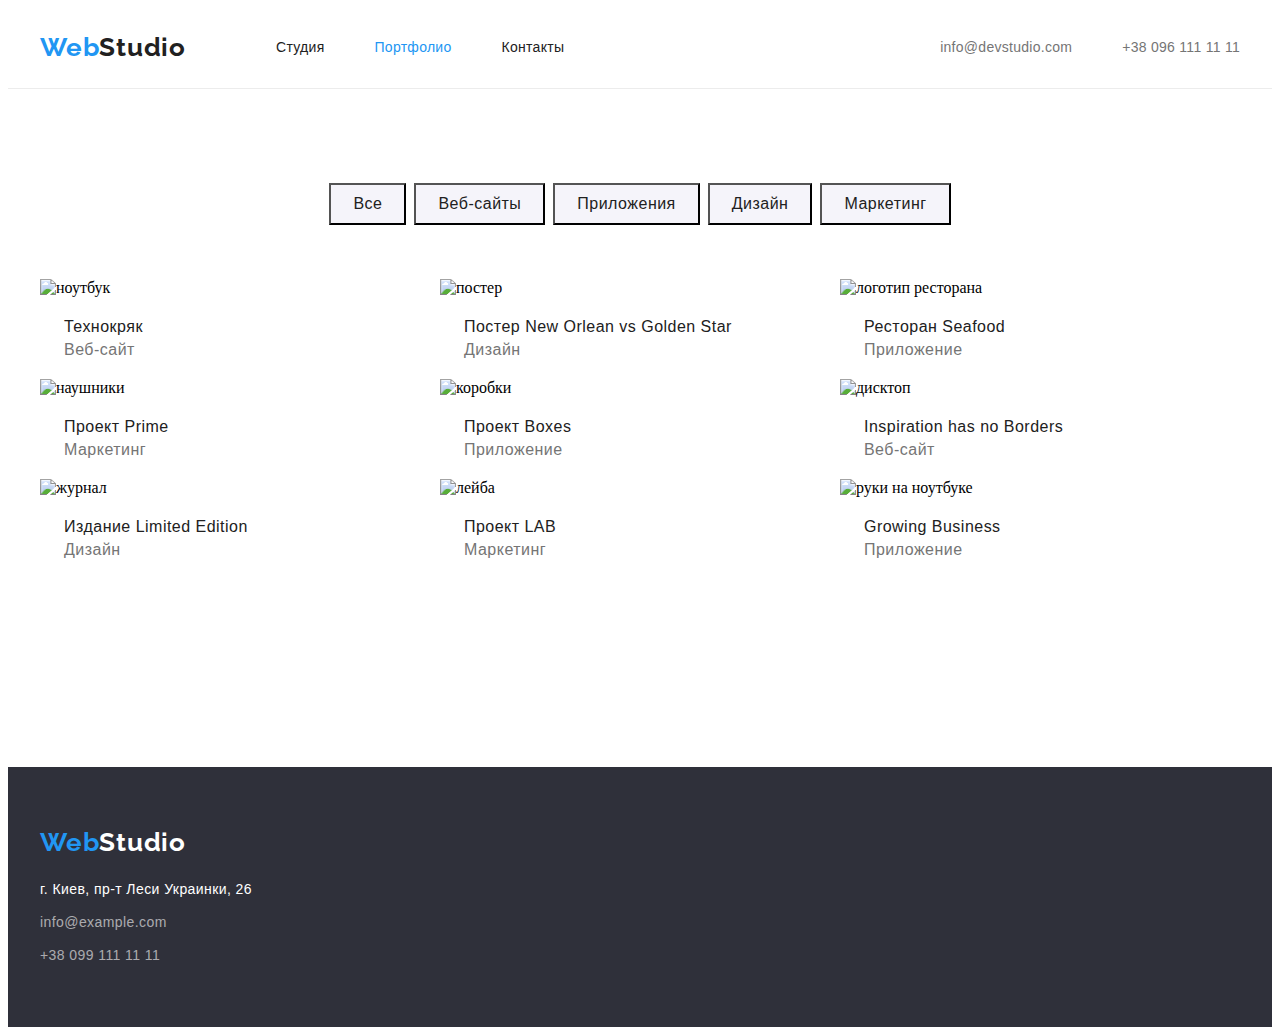
==== portfolio.html @ bdd69cc0 "nn" ====
<!DOCTYPE html>
<html lang="en">

<head>
    <meta charset="UTF-8">
    <meta http-equiv="X-UA-Compatible" content="IE=edge">
    <meta name="viewport" content="width=device-width, initial-scale=1.0">
    <title>Portfolio</title>
    <link rel="preconnect" href="https://fonts.gstatic.com" />
    <link
        href="https://fonts.googleapis.com/css2?family=Raleway:wght@700&family=Roboto+Slab:wght@400;500;700;900&display=swap"
        rel="stylesheet" />
    <link href="https://cdn.jsdelivr.net/npm/modern-normalize@1.0.0/modern-normalize.css" />
    <link rel="stylesheet" href="./css/styles.css" />
</head>

<body>
    <header class="header">
        <div class="conteiner">
            <nav class="navigetion">
                <a class="logo link" href="">Web<span class="logo-light-theme">Studio</span></a>
                <ul class="navigetion-list list">
                    <li class="navigetion-item">
                        <a class="navigetion-link link" href="./index.html">Студия</a>
                    </li>
                    <li class="navigetion-item">
                        <a class="navigetion-link link active" href="./portfolio.html">Портфолио</a>
                    </li>
                    <li class="navigetion-item">
                        <a class="navigetion-link link" href="">Контакты</a>
                    </li>
                </ul>
            </nav>
            <ul class="contacts list">
                <li class="contacts-item">
                    <a class="nav-adr-link link addressnorm" href="mailto:info@devstudio.com">info@devstudio.com</a>
                </li>
                <li class="contacts-item">
                    <a class="nav-adr-link link" href="tel:+380961111111">+38 096 111 11 11</a>
                </li>
            </ul>
        </div>
    </header>
    <main>
        <section class="resource">
            <div class="conteiner">
                <h1 class="visually-hidden">ссылки на ресурсы</h1>
                <ul class="resource-list list">
                    <li class="resource-list-item">
                        <button class="model-btn-p" type="button">Все</button>
                    </li>
                    <li class="resource-list-item">
                        <button class="model-btn-p" type="button">Веб-сайты</button>
                    </li>
                    <li class="resource-list-item">
                        <button class="model-btn-p" type="button">Приложения</button>
                    </li>
                    <li class="resource-list-item">
                        <button class="model-btn-p" type="button">Дизайн</button>
                    </li>
                    <li class="resource-list-item">
                        <button class="model-btn-p" type="button">Маркетинг</button>
                    </li>
                </ul>


                <!--  презентацыя  -->
                <h2 class="visually-hidden">ссылки на проэкты</h2>

                <ul class="projekt-list list">
                    <li class="projekt-list-item">
                        <a>
                            <img src="./img.dz1/portfolio/img(1).png" alt="ноутбук">
                            <div class="projekt-section-conteiner">
                                <h3 class="team-name-projekt">Технокряк</h3>
                                <p class="team-prof-projekt">Веб-сайт</p>
                            </div>
                        </a>
                    </li>
                    <li class="projekt-list-item">
                        <a>
                            <img src="./img.dz1/portfolio/img(2).png" alt="постер">
                            <div class="projekt-section-conteiner">
                                <h3 class="team-name-projekt">Постер New Orlean vs Golden Star</h3>
                                <p class="team-prof-projekt">Дизайн</p>
                            </div>
                        </a>
                    </li>
                    <li class="projekt-list-item">
                        <a>
                            <img src="./img.dz1/portfolio/img(3).png" alt="логотип ресторана">
                            <div class="projekt-section-conteiner">
                                <h3 class="team-name-projekt">Ресторан Seafood</h3>
                                <p class="team-prof-projekt">Приложение</p>
                            </div>
                        </a>
                    </li>
                    <li class="projekt-list-item">
                        <a>
                            <img src="./img.dz1/portfolio/img(4).png" alt="наушники">
                            <div class="projekt-section-conteiner">
                                <h3 class="team-name-projekt">Проект Prime</h3>
                                <p class="team-prof-projekt">Маркетинг</p>
                            </div>
                        </a>
                    </li>
                    <li class="projekt-list-item">
                        <a>
                            <img src="./img.dz1/portfolio/img(5).png" alt="коробки">
                            <div class="projekt-section-conteiner">
                                <h3 class="team-name-projekt">Проект Boxes</h3>
                                <p class="team-prof-projekt">Приложение</p>
                            </div>
                        </a>
                    </li>
                    <li class="projekt-list-item">
                        <a>
                            <img src="./img.dz1/portfolio/img(6).png" alt="дисктоп">
                            <div class="projekt-section-conteiner">
                                <h3 class="team-name-projekt">Inspiration has no Borders</h3>
                                <p class="team-prof-projekt">Веб-сайт</p>
                            </div>
                        </a>
                    </li>
                    <li class="projekt-list-item">
                        <a>
                            <img src="./img.dz1/portfolio/img(7).png" alt="журнал">
                            <div class="projekt-section-conteiner">
                                <h3 class="team-name-projekt">Издание Limited Edition</h3>
                                <p class="team-prof-projekt">Дизайн</p>
                            </div>
                        </a>
                    </li>
                    <li class="projekt-list-item">
                        <a>
                            <img src="./img.dz1/portfolio/img(8).png" alt="лейба">
                            <div class="projekt-section-conteiner">
                                <h3 class="team-name-projekt">Проект LAB</h3>
                                <p class="team-prof-projekt">Маркетинг</p>
                            </div>
                        </a>
                    </li>
                    <li class="projekt-list-item">
                        <a>
                            <img src="./img.dz1/portfolio/img(9).png" alt="руки на ноутбуке">
                            <div class="projekt-section-conteiner">
                                <h3 class="team-name-projekt">Growing Business</h3>
                                <p class="team-prof-projekt">Приложение</p>
                            </div>
                        </a>
                    </li>
                </ul>
            </div>
        </section>
    </main>
    <footer class="footer">
        <div class="conteiner">
            <a class="logo-footer link" href="" lang="en">Web<span class="logo-dark-theme">Studio</span></a>
            <address>
                <ul class="list">
                    <li class="address-element">
                        <a class="ftr-adr-link addressnorm link" href="https://goo.gl/maps/sBFthERPN4R3y8QY7 "
                            target="_blank" rel="noopener noreferrer">г. Киев, пр-т Леси Украинки, 26</a>
                    </li>
                    <li class="address-element">
                        <a class="ftr-mail-link link" href="mailto:info@example.com">info@example.com</a>
                    </li>
                    <li class="address-element">
                        <a class="ftr-tel-link link" href="tel:+380991111111">+38 099 111 11 11</a>
                    </li>
                </ul>
            </address>
        </div>
    </footer>
</body>

</html>
---- css/styles.css ----
:root {
  --main-font: Roboto, sans-serif;
  --secondery-font: Raleway;
  --accent-color: #2196f3;
}
.body {
  font-family: var(--main-font);
  background-color: white;
}
.link {
  text-decoration: none;
}
/*.active {
  color: var(--accent-color);
}*/
.list {
  list-style: none;
  padding: 0;
  margin: 0;
}
.addressnorm {
  font-style: normal;
}
h1,
h2,
h3,
h4,
h5,
h6,
p {
  margin: 0;
}
ul,
li {
  margin: 0;
  padding: 0;
}
img {
  display: block;
}
.visually-hidden {
  position: absolute !important;
  clip: rect(1px 1px 1px 1px); /* IE6, IE7 */
  clip: rect(1px, 1px, 1px, 1px);
  padding: 0 !important;
  border: 0 !important;
  height: 1px !important;
  width: 1px !important;
  overflow: hidden;
}
.conteiner {
  width: 1200px;
  margin: 0 auto;
  padding-left: 15px;
  padding-right: 15px;
}
button {
  font-family: inherit;
}
/*=======header=======*/

.header {
  border-bottom: 1px solid #ececec;
  padding-top: 24px;
  padding-bottom: 25px;
  background: #ffffff;
}
.header .conteiner {
  display: flex;
  align-items: center;
}
.navigetion {
  display: flex;
  align-items: center;
}
.navigetion-item:not(:last-child) {
  margin-right: 50px;
}
.navigetion-list {
  display: flex;
  align-items: center;
}
.navigetion-list {
  color: var(--accent-color);
}

.navigetion-list .link.active {
  color: var(--accent-color);
}
.contacts {
  display: flex;
  align-items: center;
  margin-left: auto;
}

.contacts-item:not(:last-child) {
  margin-right: 50px;
}
.navigetion-link {
  font-family: var(--main-font);
  font-weight: 500;
  font-size: 14px;
  line-height: 1.14;
  letter-spacing: 0.02em;
  color: #212121;
}
.navigetion-link:hover,
.navigetion-link:focus {
  color: var(--accent-color);
}

.nav-adr-link {
  font-family: var(--main-font);
  font-weight: 500;
  font-size: 14px;
  line-height: 1.14;
  letter-spacing: 0.02em;
  color: #757575;
}
.nav-tel-link {
  font-family: var(--main-font);
  font-weight: 500;
  font-size: 14px;
  line-height: 1.14;
  letter-spacing: 0.02em;
  color: #757575;
}
.nav-adr-link:hover,
.nav-adr-link:focus {
  color: var(--accent-color);
}
.nav-tel-link:hover,
.nav-tel-link:focus {
  color: var(--accent-color);
}
.logo {
  font-family: var(--secondery-font);
  font-style: normal;
  font-weight: bold;
  font-size: 26px;
  line-height: 1.19;
  letter-spacing: 0.03em;
  color: var(--accent-color);
  margin-right: 90px;
}
/*======end header========*/
.logo-light-theme {
  color: #212121;
}
.logo-dark-theme {
  color: #ffffff;
}
/*======hero============*/
.hero-section {
  background-color: #2f303a;
}
.hero {
  margin: 0 auto;
  padding: 200px 15px;
}
.model-btn {
  padding: 10px 32px;
  display: flex;
  align-items: center;
  text-align: center;
  margin-bottom: 0;
  background-color: var(--accent-color);
  font-family: var(--main-font);
  color: #ffffff;
  cursor: pointer;
  margin-left: auto;
  margin-right: auto;
}

.hero-text {
  font-family: var(--main-font);
  font-weight: 900;
  font-size: 44px;
  line-height: 1.36;
  text-align: center;
  text-transform: uppercase;
  color: #ffffff;
  margin-left: auto;
  margin-right: auto;
  margin-bottom: 40px;
  max-width: 696px;
}
/*========end hero========*/

.titl {
  font-family: var(--main-font);
  font-weight: bold;
  font-size: 36px;
  line-height: 1.17;
  text-align: center;
  letter-spacing: 0.03em;
  color: #212121;
  margin-bottom: 50px;
}
/*=========занятия=========*/
.quality-section {
  padding-top: 94px;
  padding-bottom: 47px;
}
.quality-list {
  display: flex;
  align-items: center;
  margin-right: 30px;
}
.quality-list-item {
  width: 270px;
}
.quality-list-item:not(:last-child) {
  margin-right: 30px;
}
.foto-list {
  display: flex;
  align-items: center;
}
.foto-section {
  padding-top: 47px;
  padding-bottom: 94px;
}
.foto-list-item {
  width: 370px;
}
.foto-list-item:not(:last-child) {
  margin-right: 30px;
}
.quality {
  font-family: var(--main-font);
  font-weight: bold;
  font-size: 14px;
  line-height: 1.14;
  letter-spacing: 0.03em;
  text-transform: uppercase;
  color: #212121;
  margin-bottom: 10px;
}
.quality-text {
  font-family: var(--main-font);
  font-weight: normal;
  font-size: 14px;
  line-height: 1.71;
  letter-spacing: 0.03em;
  color: #757575;
}
/*==========end quality========*/
/*=========team============*/
.team-section {
  background-color: #f5f4fa;
  padding-top: 94px;
  padding-bottom: 100px;
}
.team-list {
  display: flex;
  align-items: center;
  text-align: center;
  margin-top: 44px;
  margin-right: 30px;
}
.team-list-item {
  width: 285px;
  background-color: #ffffff;
  box-shadow: 0px 1px 3px rgba(0, 0, 0, 0.12), 0px 1px 1px rgba(0, 0, 0, 0.14),
    0px 2px 1px rgba(0, 0, 0, 0.2);
}
.team-list-item:not(:last-child) {
  margin-right: 30px;
}
.team-section-prof {
  padding: 20px 24px;
}
.team-name {
  font-family: var(--main-font);
  font-weight: 500;
  font-size: 16px;
  line-height: 1.19;
  text-align: center;
  letter-spacing: 0.03em;
  color: #212121;
  margin-bottom: 10px;
}
.team-prof {
  font-family: var(--main-font);
  font-weight: normal;
  font-size: 16px;
  line-height: 1.19;
  text-align: center;
  letter-spacing: 0.03em;
  color: #757575;
}
/*==========endteam========*/
/*=========footer=========*/
.footer {
  background: #2f303a;
  padding-top: 60px;
  padding-bottom: 60px;
}
.footer .conteiner {
  display: flex;
  flex-direction: column;
}
.logo-footer {
  font-family: var(--secondery-font);
  font-style: normal;
  font-weight: bold;
  font-size: 26px;
  line-height: 1.19;
  letter-spacing: 0.03em;
  color: var(--accent-color);
  margin-bottom: 20px;
}
.ftr-adr-link {
  font-family: var(--main-font);
  font-weight: normal;
  font-size: 14px;
  line-height: 1.71;
  letter-spacing: 0.03em;
  color: #ffffff;
}
.ftr-mail-link {
  font-family: var(--main-font);
  font-weight: normal;
  font-size: 14px;
  line-height: 1.71;
  letter-spacing: 0.03em;
  color: rgba(255, 255, 255, 0.6);
}
.ftr-tel-link {
  font-family: var(--main-font);
  font-weight: normal;
  font-size: 14px;
  line-height: 1.71;
  letter-spacing: 0.03em;
  color: rgba(255, 255, 255, 0.6);
}
/*=========endfooter==========*/
/*========portfolio==========*/
.resource {
  padding-top: 94px;
  padding-bottom: 94px;
}
.resource-list {
  display: flex;
  justify-content: center;
  margin-bottom: 54px;
}
.resource-list-item > {
  margin-right: 8px;
}
.resource-list-item:not(:last-child) {
  margin-right: 8px;
}
.model-btn-p {
  font-family: var(--main-font);
  font-style: normal;
  font-weight: 500;
  font-size: 16px;
  line-height: 1.6;
  text-align: center;
  letter-spacing: 0.03em;
  color: #212121;
  padding: 6px 22px;
  background-color: #f5f4fa;
}
.model-btn-p:hover,
.model-btn-p:focus {
  background-color: var(--accent-color);
  color: #ffffff;
}
.team-name-projekt {
  font-family: var(--main-font);
  font-weight: 500;
  font-size: 16px;
  line-height: 1.19;
  letter-spacing: 0.03em;
  color: #212121;
  margin-bottom: 4px;
}
.team-prof-projekt {
  font-family: var(--main-font);
  font-weight: normal;
  font-size: 16px;
  line-height: 1.19;
  letter-spacing: 0.03em;
  color: #757575;
}
.projekt-list {
  display: flex;
  flex-wrap: wrap;
  padding-bottom: 94px;
}
.projekt-list-item {
  width: calc(100% / 3 - 30px);
  margin-right: 30px;
}
.projekt-list-item:nth-child(3n) {
  margin-right: 0;
}
.projekt-list-item:nth-last-child(-n + 3) {
  margin-bottom: 0;
}
.projekt-section-conteiner {
  padding: 20px 24px;
}
.address-element {
  font-style: normal;
}
.address {
  display: block;
}
.address-element:not(:last-child) {
  padding-bottom: 9px;
}

/*===========endportfolio======*/
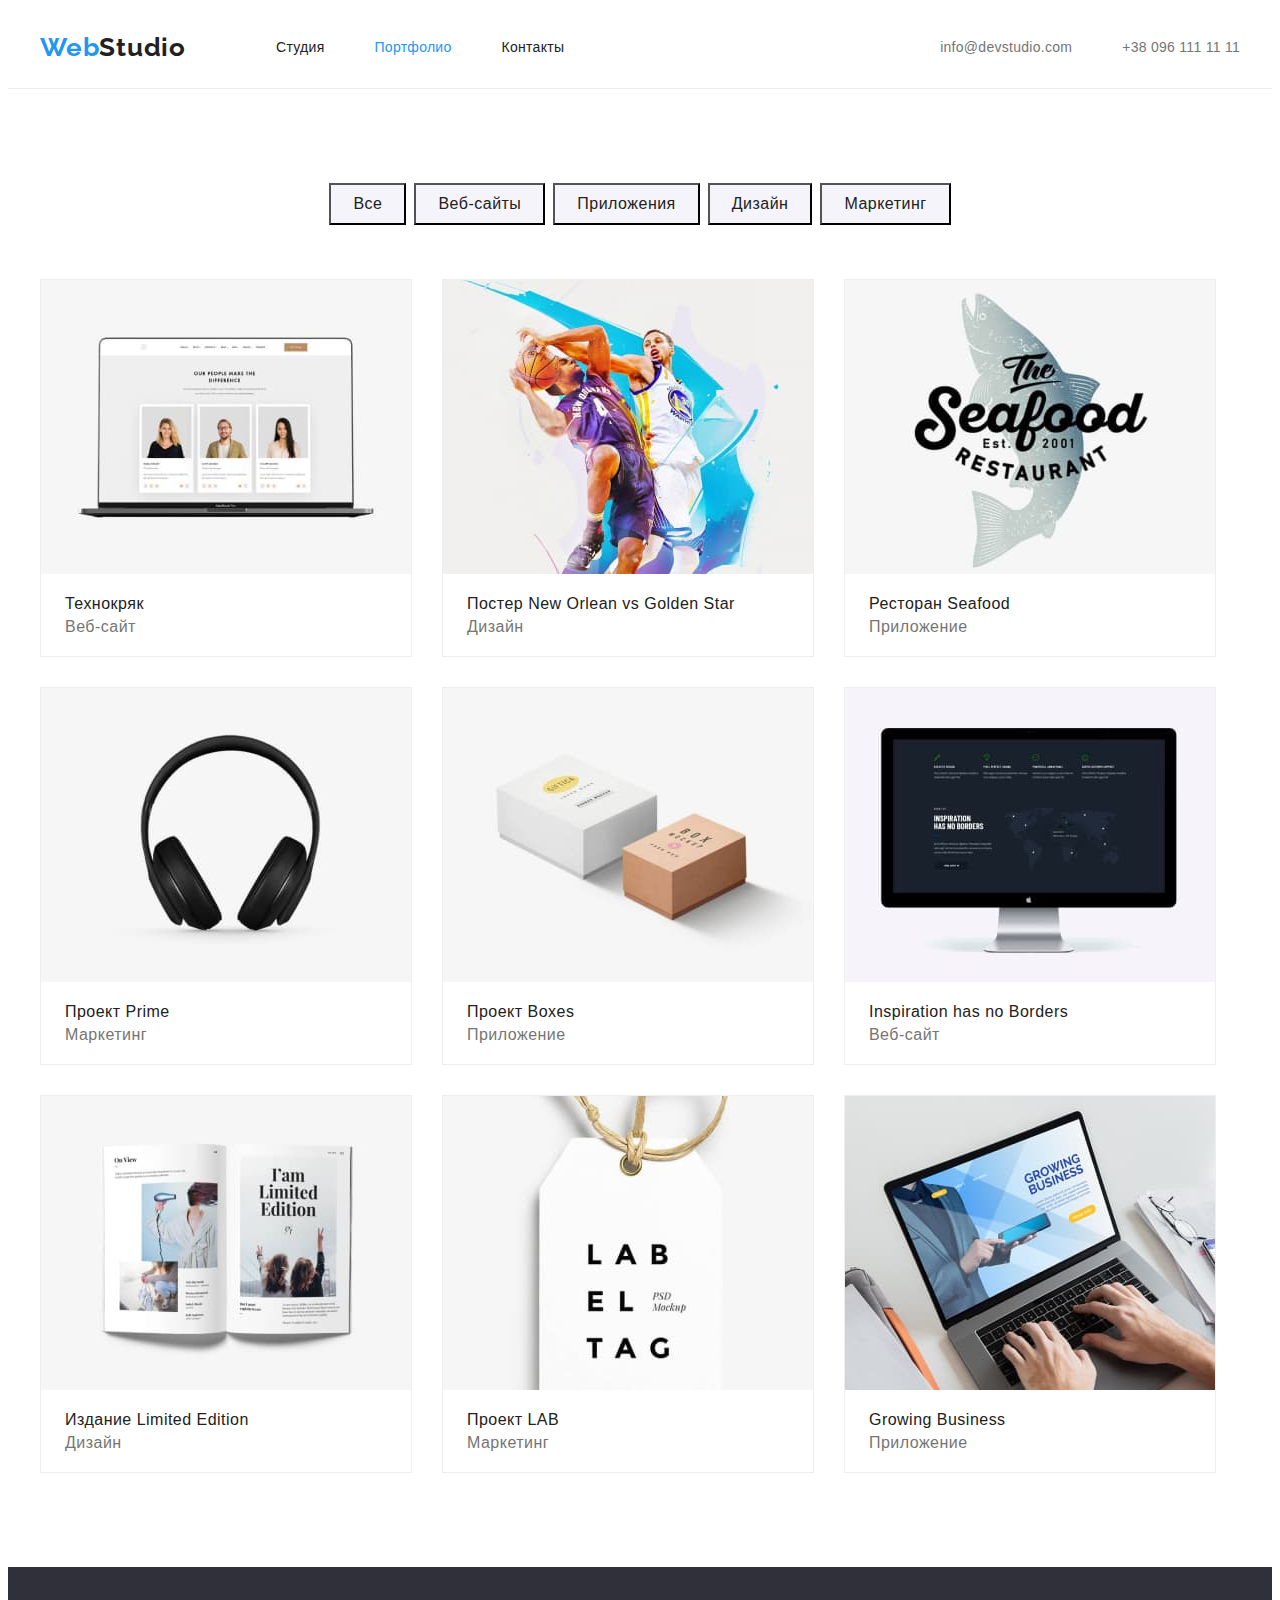
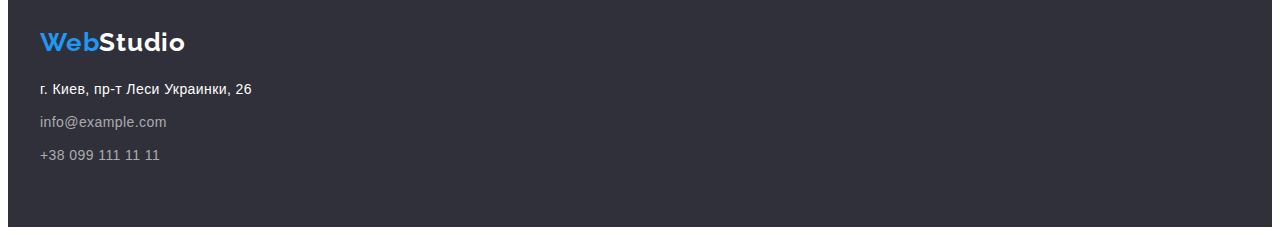
==== commit 932ca31a: "4" ====
--- a/portfolio.html
+++ b/portfolio.html
@@ -70,7 +70,7 @@
                 <ul class="projekt-list list">
                     <li class="projekt-list-item">
                         <a>
-                            <img src="./img.dz1/portfolio/img(1).png" alt="ноутбук">
+                            <img src="./img.dz1/portfolio/img(1).jpg" alt="ноутбук">
                             <div class="projekt-section-conteiner">
                                 <h3 class="team-name-projekt">Технокряк</h3>
                                 <p class="team-prof-projekt">Веб-сайт</p>
@@ -79,7 +79,7 @@
                     </li>
                     <li class="projekt-list-item">
                         <a>
-                            <img src="./img.dz1/portfolio/img(2).png" alt="постер">
+                            <img src="./img.dz1/portfolio/img(2).jpg" alt="постер">
                             <div class="projekt-section-conteiner">
                                 <h3 class="team-name-projekt">Постер New Orlean vs Golden Star</h3>
                                 <p class="team-prof-projekt">Дизайн</p>
@@ -88,7 +88,7 @@
                     </li>
                     <li class="projekt-list-item">
                         <a>
-                            <img src="./img.dz1/portfolio/img(3).png" alt="логотип ресторана">
+                            <img src="./img.dz1/portfolio/img(3).jpg" alt="логотип ресторана">
                             <div class="projekt-section-conteiner">
                                 <h3 class="team-name-projekt">Ресторан Seafood</h3>
                                 <p class="team-prof-projekt">Приложение</p>
@@ -97,7 +97,7 @@
                     </li>
                     <li class="projekt-list-item">
                         <a>
-                            <img src="./img.dz1/portfolio/img(4).png" alt="наушники">
+                            <img src="./img.dz1/portfolio/img(4).jpg" alt="наушники">
                             <div class="projekt-section-conteiner">
                                 <h3 class="team-name-projekt">Проект Prime</h3>
                                 <p class="team-prof-projekt">Маркетинг</p>
@@ -106,7 +106,7 @@
                     </li>
                     <li class="projekt-list-item">
                         <a>
-                            <img src="./img.dz1/portfolio/img(5).png" alt="коробки">
+                            <img src="./img.dz1/portfolio/img(5).jpg" alt="коробки">
                             <div class="projekt-section-conteiner">
                                 <h3 class="team-name-projekt">Проект Boxes</h3>
                                 <p class="team-prof-projekt">Приложение</p>
@@ -115,7 +115,7 @@
                     </li>
                     <li class="projekt-list-item">
                         <a>
-                            <img src="./img.dz1/portfolio/img(6).png" alt="дисктоп">
+                            <img src="./img.dz1/portfolio/img(6).jpg" alt="дисктоп">
                             <div class="projekt-section-conteiner">
                                 <h3 class="team-name-projekt">Inspiration has no Borders</h3>
                                 <p class="team-prof-projekt">Веб-сайт</p>
@@ -124,7 +124,7 @@
                     </li>
                     <li class="projekt-list-item">
                         <a>
-                            <img src="./img.dz1/portfolio/img(7).png" alt="журнал">
+                            <img src="./img.dz1/portfolio/img(7).jpg" alt="журнал">
                             <div class="projekt-section-conteiner">
                                 <h3 class="team-name-projekt">Издание Limited Edition</h3>
                                 <p class="team-prof-projekt">Дизайн</p>
@@ -133,7 +133,7 @@
                     </li>
                     <li class="projekt-list-item">
                         <a>
-                            <img src="./img.dz1/portfolio/img(8).png" alt="лейба">
+                            <img src="./img.dz1/portfolio/img(8).jpg" alt="лейба">
                             <div class="projekt-section-conteiner">
                                 <h3 class="team-name-projekt">Проект LAB</h3>
                                 <p class="team-prof-projekt">Маркетинг</p>
@@ -142,7 +142,7 @@
                     </li>
                     <li class="projekt-list-item">
                         <a>
-                            <img src="./img.dz1/portfolio/img(9).png" alt="руки на ноутбуке">
+                            <img src="./img.dz1/portfolio/img(9).jpg" alt="руки на ноутбуке">
                             <div class="projekt-section-conteiner">
                                 <h3 class="team-name-projekt">Growing Business</h3>
                                 <p class="team-prof-projekt">Приложение</p>
--- a/css/styles.css
+++ b/css/styles.css
@@ -6,6 +6,8 @@
 .body {
   font-family: var(--main-font);
   background-color: white;
+  margin: 0;
+  padding: 0;
 }
 .link {
   text-decoration: none;
@@ -389,11 +391,12 @@
 .projekt-list {
   display: flex;
   flex-wrap: wrap;
-  padding-bottom: 94px;
 }
 .projekt-list-item {
   width: calc(100% / 3 - 30px);
   margin-right: 30px;
+  border: 1px solid #eee;
+  margin-bottom: 30px;
 }
 .projekt-list-item:nth-child(3n) {
   margin-right: 0;
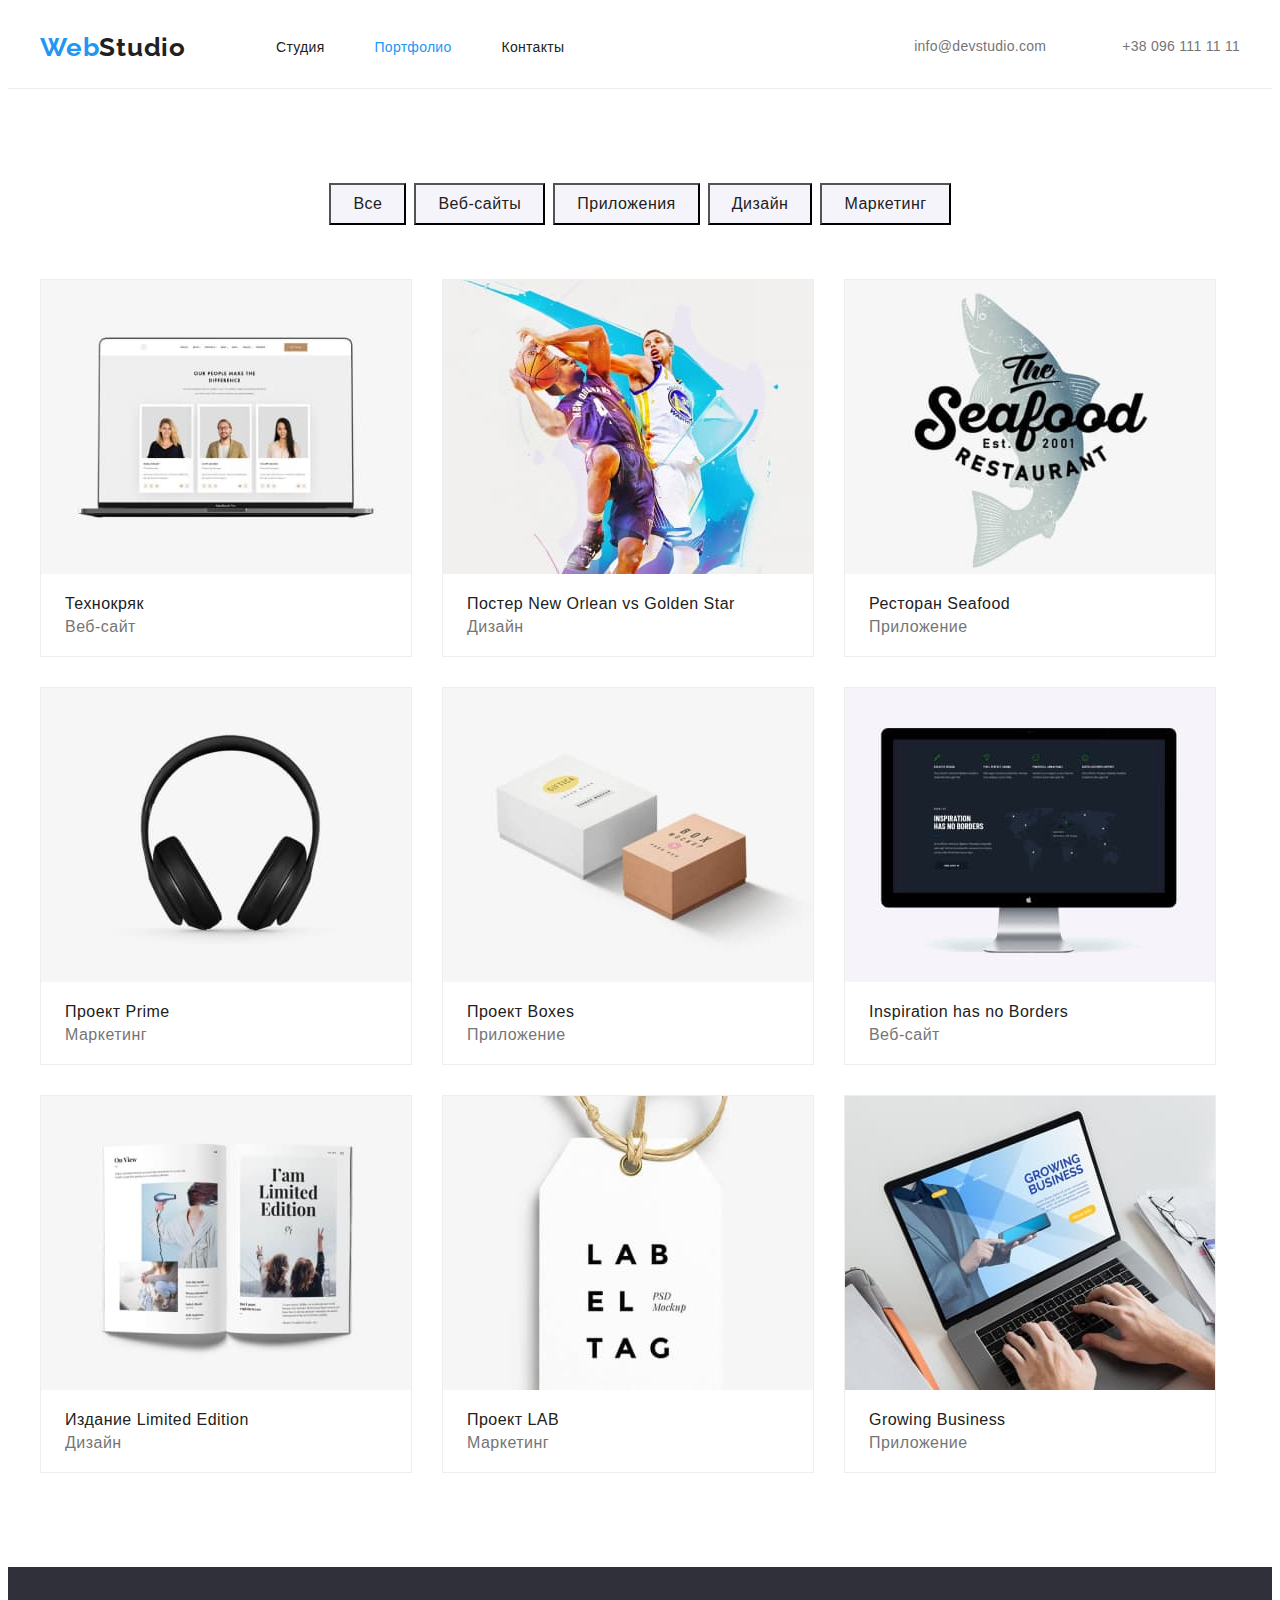
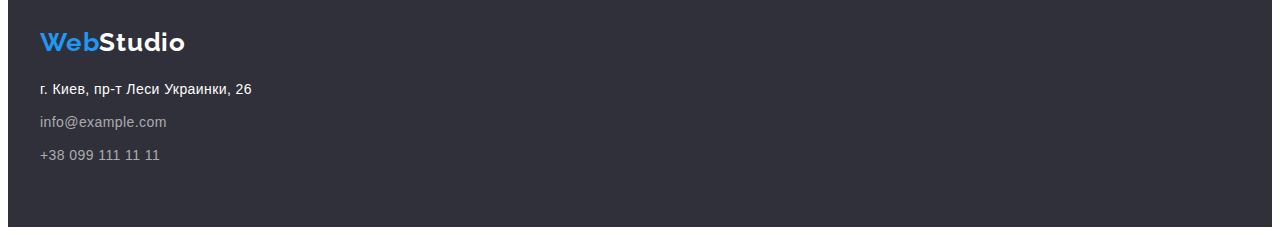
==== commit ebf0d5a8: "dz4" ====
--- a/portfolio.html
+++ b/portfolio.html
@@ -70,7 +70,7 @@
                 <ul class="projekt-list list">
                     <li class="projekt-list-item">
                         <a>
-                            <img src="./img.dz1/portfolio/img(1).jpg" alt="ноутбук">
+                            <img src="./imgdz/portfolio/img(1).jpg" alt="ноутбук">
                             <div class="projekt-section-conteiner">
                                 <h3 class="team-name-projekt">Технокряк</h3>
                                 <p class="team-prof-projekt">Веб-сайт</p>
@@ -79,7 +79,7 @@
                     </li>
                     <li class="projekt-list-item">
                         <a>
-                            <img src="./img.dz1/portfolio/img(2).jpg" alt="постер">
+                            <img src="./imgdz/portfolio/img(2).jpg" alt="постер">
                             <div class="projekt-section-conteiner">
                                 <h3 class="team-name-projekt">Постер New Orlean vs Golden Star</h3>
                                 <p class="team-prof-projekt">Дизайн</p>
@@ -88,7 +88,7 @@
                     </li>
                     <li class="projekt-list-item">
                         <a>
-                            <img src="./img.dz1/portfolio/img(3).jpg" alt="логотип ресторана">
+                            <img src="./imgdz/portfolio/img(3).jpg" alt="логотип ресторана">
                             <div class="projekt-section-conteiner">
                                 <h3 class="team-name-projekt">Ресторан Seafood</h3>
                                 <p class="team-prof-projekt">Приложение</p>
@@ -97,7 +97,7 @@
                     </li>
                     <li class="projekt-list-item">
                         <a>
-                            <img src="./img.dz1/portfolio/img(4).jpg" alt="наушники">
+                            <img src="./imgdz/portfolio/img(4).jpg" alt="наушники">
                             <div class="projekt-section-conteiner">
                                 <h3 class="team-name-projekt">Проект Prime</h3>
                                 <p class="team-prof-projekt">Маркетинг</p>
@@ -106,7 +106,7 @@
                     </li>
                     <li class="projekt-list-item">
                         <a>
-                            <img src="./img.dz1/portfolio/img(5).jpg" alt="коробки">
+                            <img src="./imgdz/portfolio/img(5).jpg" alt="коробки">
                             <div class="projekt-section-conteiner">
                                 <h3 class="team-name-projekt">Проект Boxes</h3>
                                 <p class="team-prof-projekt">Приложение</p>
@@ -115,7 +115,7 @@
                     </li>
                     <li class="projekt-list-item">
                         <a>
-                            <img src="./img.dz1/portfolio/img(6).jpg" alt="дисктоп">
+                            <img src="./imgdz/portfolio/img(6).jpg" alt="дисктоп">
                             <div class="projekt-section-conteiner">
                                 <h3 class="team-name-projekt">Inspiration has no Borders</h3>
                                 <p class="team-prof-projekt">Веб-сайт</p>
@@ -124,7 +124,7 @@
                     </li>
                     <li class="projekt-list-item">
                         <a>
-                            <img src="./img.dz1/portfolio/img(7).jpg" alt="журнал">
+                            <img src="./imgdz/portfolio/img(7).jpg" alt="журнал">
                             <div class="projekt-section-conteiner">
                                 <h3 class="team-name-projekt">Издание Limited Edition</h3>
                                 <p class="team-prof-projekt">Дизайн</p>
@@ -133,7 +133,7 @@
                     </li>
                     <li class="projekt-list-item">
                         <a>
-                            <img src="./img.dz1/portfolio/img(8).jpg" alt="лейба">
+                            <img src="./imgdz/portfolio/img(8).jpg" alt="лейба">
                             <div class="projekt-section-conteiner">
                                 <h3 class="team-name-projekt">Проект LAB</h3>
                                 <p class="team-prof-projekt">Маркетинг</p>
@@ -142,7 +142,7 @@
                     </li>
                     <li class="projekt-list-item">
                         <a>
-                            <img src="./img.dz1/portfolio/img(9).jpg" alt="руки на ноутбуке">
+                            <img src="./imgdz/portfolio/img(9).jpg" alt="руки на ноутбуке">
                             <div class="projekt-section-conteiner">
                                 <h3 class="team-name-projekt">Growing Business</h3>
                                 <p class="team-prof-projekt">Приложение</p>
--- a/css/styles.css
+++ b/css/styles.css
@@ -93,8 +93,44 @@
   display: flex;
   align-items: center;
   margin-left: auto;
-}
-
+  justify-content: space-between;
+  }
+  .nav-adr-link {
+    display: flex;
+    justify-content: center;
+    align-items: center;
+  }
+  .contacts-item {
+    display: flex;
+    align-items: center;
+    fill: #757575;
+  }
+  .contacts-item:hover,
+  .contacts-item:focus {
+    fill: var(--accent-color);
+  }
+  .nav-adr-link::before {
+    display: inline-block;    
+    content: "";
+    width: 16px;
+    height: 12px;
+    background-color: white;
+    color: #757575;
+    margin-right: 10px; 
+  }
+.nav-tel-link {
+   display: flex;
+    justify-content: center;
+    align-items: center;
+}
+.nav-tel-link::before {
+  display: inline-block;
+  content: "";
+  width: 16px;
+  height: 16px;
+  background-color: white;
+  margin-right: 10px;
+}
 .contacts-item:not(:last-child) {
   margin-right: 50px;
 }
@@ -156,6 +192,17 @@
 .hero-section {
   background-color: #2f303a;
 }
+.overlay {
+  max-width: 1600px;
+  height: 600px;
+  margin-left: auto;
+  margin-right: auto;
+  outline: 1px solid black;
+  background-image: linear-gradient(rgba(47, 48, 58, 0.4),rgba(47, 48, 58, 0.4)), url("../imgdz/stydio/Img\ bg.jpg");
+  background-repeat: no-repeat;
+  background-size: cover;
+  background-position: center;
+}
 .hero {
   margin: 0 auto;
   padding: 200px 15px;
@@ -205,12 +252,26 @@
   padding-bottom: 47px;
 }
 .quality-list {
-  display: flex;
+  display: flex;    
   align-items: center;
   margin-right: 30px;
 }
+.quality-list-item { 
+  width: 270px;
+}
 .quality-list-item {
-  width: 270px;
+
+}
+.quality-box {
+  display: flex;
+  justify-content: center;
+  align-items: center;
+  background: #F5F4FA;
+  border-radius: 4px;  
+
+}
+.quality-box-icon {
+
 }
 .quality-list-item:not(:last-child) {
   margin-right: 30px;
@@ -247,6 +308,8 @@
   letter-spacing: 0.03em;
   color: #757575;
 }
+
+
 /*==========end quality========*/
 /*=========team============*/
 .team-section {
@@ -291,6 +354,32 @@
   text-align: center;
   letter-spacing: 0.03em;
   color: #757575;
+  margin-bottom: 16px;
+}
+.social-list {
+  display: flex;
+  align-items: center;
+  justify-content: space-between;
+}
+.social-list-link {
+  display: flex;
+  justify-content: center;
+  align-items: center;
+  border-radius: 50%;
+  width: 44px;
+  height: 44px;
+  background-color: #ffffff;
+}
+.social-list-icon {
+  fill: #757575;
+}
+.social-list-link:hover,
+.social-list-link:focus {
+  background-color: var(--accent-color);
+}
+.social-list-link:hover .social-list-icon,
+.social-list-link:hover .social-list-icon {
+fill: #ffffff;
 }
 /*==========endteam========*/
 /*=========footer=========*/
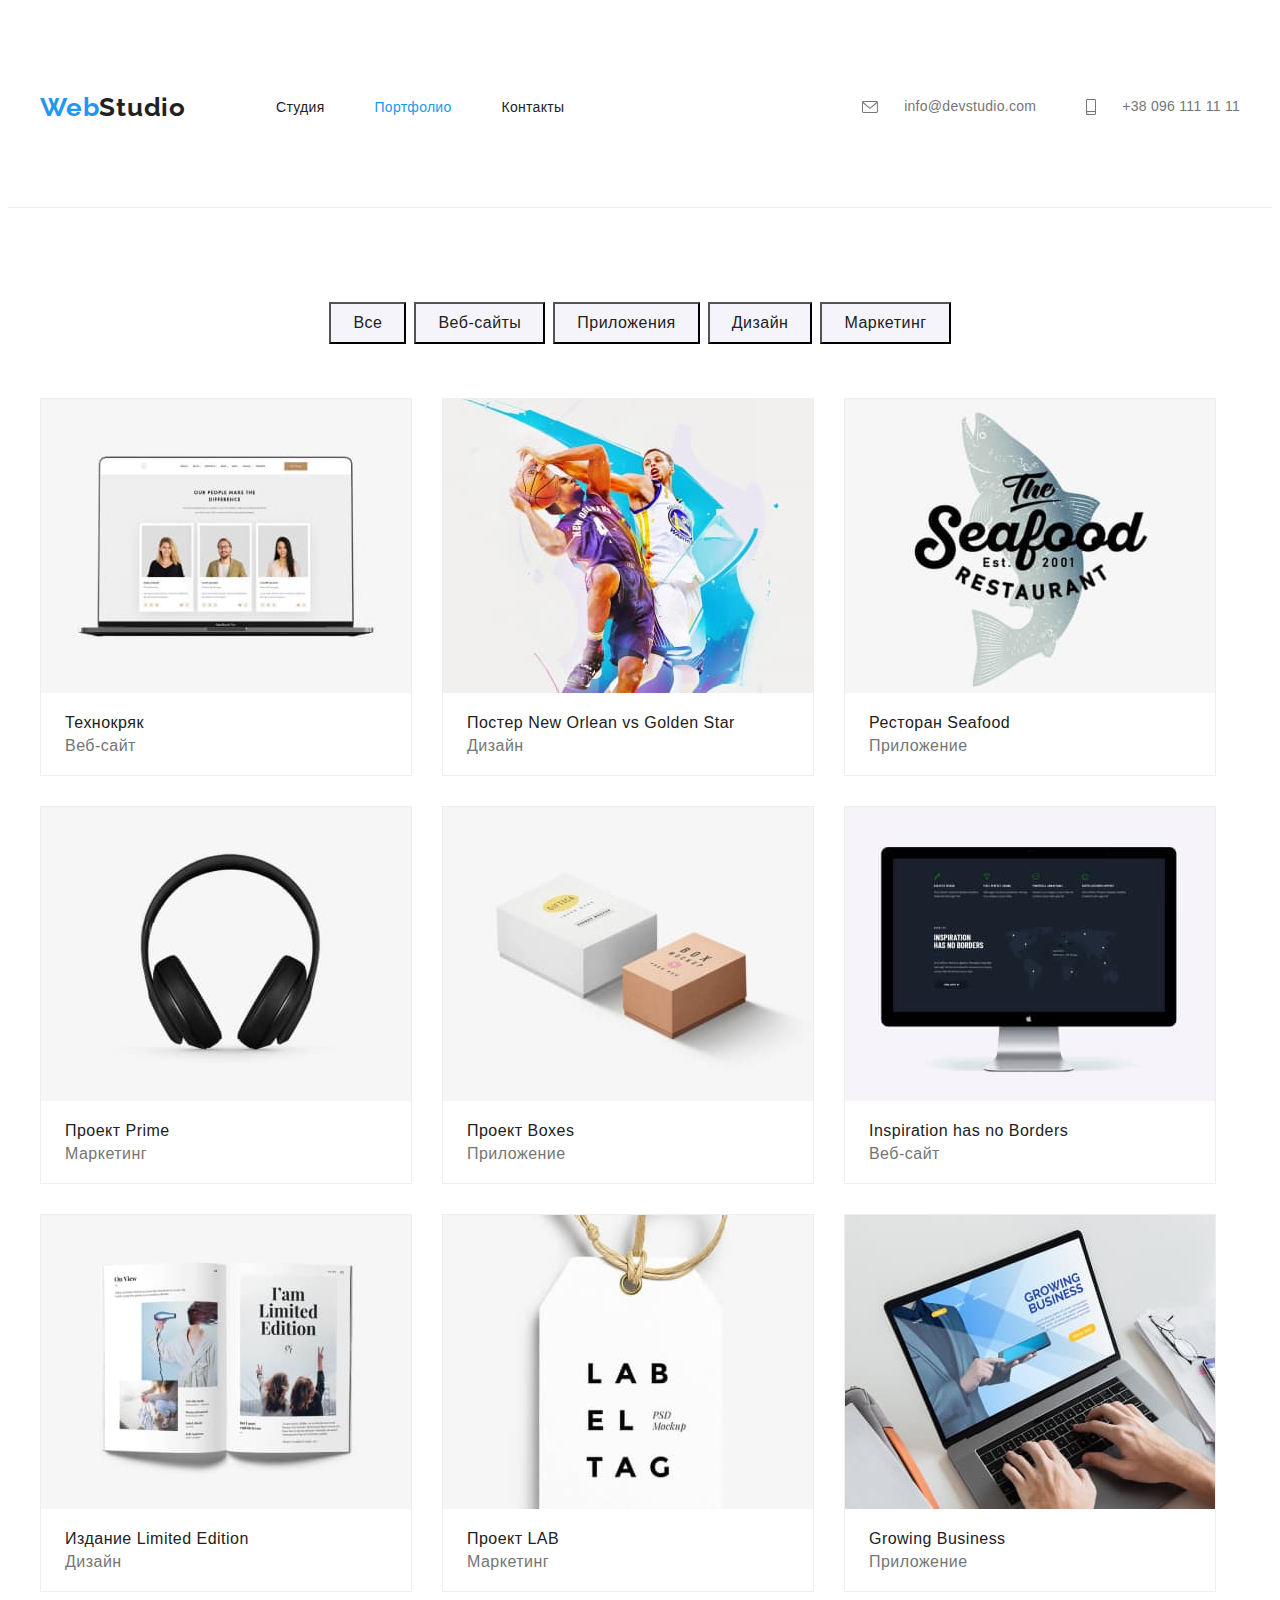
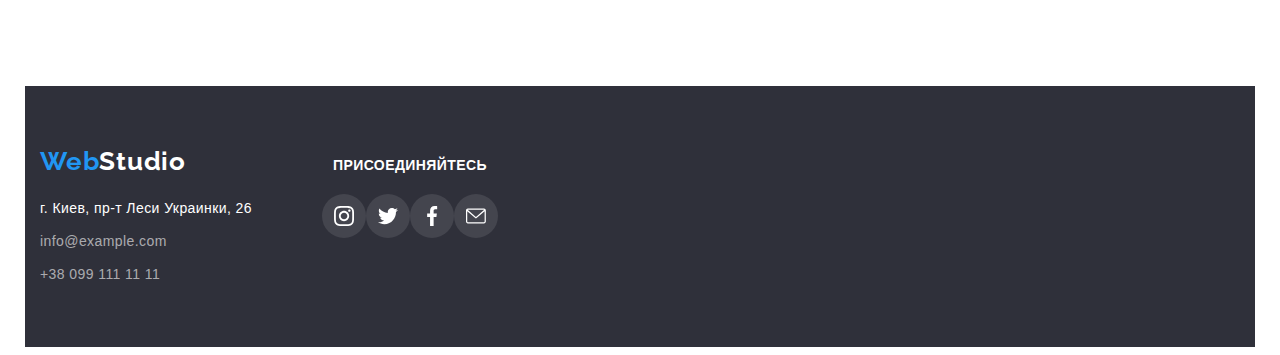
==== commit b9fd4511: "dz4" ====
--- a/portfolio.html
+++ b/portfolio.html
@@ -33,9 +33,15 @@
             </nav>
             <ul class="contacts list">
                 <li class="contacts-item">
+                    <svg class="contacts-icon" width="16px" heght="12px">
+                        <use href="./imgdz/sprite.svg#icon-envelope-hover"></use>
+                    </svg>
                     <a class="nav-adr-link link addressnorm" href="mailto:info@devstudio.com">info@devstudio.com</a>
                 </li>
                 <li class="contacts-item">
+                    <svg class="contacts-icon" width="10px" heght="16px">
+                        <use href="./imgdz/sprite.svg#icon-smartphone-1"></use>
+                    </svg>
                     <a class="nav-adr-link link" href="tel:+380961111111">+38 096 111 11 11</a>
                 </li>
             </ul>
@@ -69,13 +75,11 @@
 
                 <ul class="projekt-list list">
                     <li class="projekt-list-item">
-                        <a>
-                            <img src="./imgdz/portfolio/img(1).jpg" alt="ноутбук">
-                            <div class="projekt-section-conteiner">
-                                <h3 class="team-name-projekt">Технокряк</h3>
-                                <p class="team-prof-projekt">Веб-сайт</p>
-                            </div>
-                        </a>
+                        <img src="./imgdz/portfolio/img(1).jpg" alt="ноутбук">
+                        <div class="projekt-section-conteiner">
+                            <h3 class="team-name-projekt">Технокряк</h3>
+                            <p class="team-prof-projekt">Веб-сайт</p>
+                        </div>
                     </li>
                     <li class="projekt-list-item">
                         <a>
@@ -153,8 +157,8 @@
             </div>
         </section>
     </main>
-    <footer class="footer">
-        <div class="conteiner">
+    <footer class="footer conteiner">
+        <div class="footer-box-1">
             <a class="logo-footer link" href="" lang="en">Web<span class="logo-dark-theme">Studio</span></a>
             <address>
                 <ul class="list">
@@ -171,6 +175,39 @@
                 </ul>
             </address>
         </div>
+        <div class="footer-box-2">
+            <p class="footer-text">присоединяйтесь</p>
+            <ul class="footer-list list">
+                <li class="footer-list-item">
+                    <a href="" class="footer-list-link link">
+                        <svg class="footer-list-icon">
+                            <use href="./imgdz/sprite.svg#icon-instagram-2" width="20px" height="20px"></use>
+                        </svg>
+                    </a>
+                </li>
+                <li class="footer-list-item">
+                    <a href="" class="footer-list-link link">
+                        <svg class="footer-list-icon">
+                            <use href="./imgdz/sprite.svg#icon-twitter-1" width="20px" height="20px"></use>
+                        </svg>
+                    </a>
+                </li>
+                <li class="footer-list-item">
+                    <a href="" class="footer-list-link link">
+                        <svg class="footer-list-icon">
+                            <use href="./imgdz/sprite.svg#icon-facebook-1" width="20px" height="20px"></use>
+                        </svg>
+                    </a>
+                </li>
+                <li class="footer-list-item">
+                    <a href="" class="footer-list-link link">
+                        <svg class="footer-list-icon">
+                            <use href="./imgdz/sprite.svg#icon-envelope-hover" width="20px" height="20px"></use>
+                        </svg>
+                    </a>
+                </li>
+            </ul>
+        </div>
     </footer>
 </body>
 
--- a/css/styles.css
+++ b/css/styles.css
@@ -56,8 +56,9 @@
   padding-left: 15px;
   padding-right: 15px;
 }
-button {
+.button {
   font-family: inherit;
+
 }
 /*=======header=======*/
 
@@ -219,6 +220,13 @@
   cursor: pointer;
   margin-left: auto;
   margin-right: auto;
+  background: #F5F4FA;
+  border-radius: 4px; 
+}
+.model-btn:hover,
+.model-btn:focus {
+box-shadow: 0px 4px 4px rgba(0, 0, 0, 0.15);
+border-radius: 4px;
 }
 
 .hero-text {
@@ -254,24 +262,25 @@
 .quality-list {
   display: flex;    
   align-items: center;
+  justify-content: space-between;
   margin-right: 30px;
 }
 .quality-list-item { 
   width: 270px;
 }
-.quality-list-item {
-
-}
 .quality-box {
   display: flex;
   justify-content: center;
   align-items: center;
   background: #F5F4FA;
-  border-radius: 4px;  
-
+  border-radius: 4px;
+  width: 270px;
+  height: 120px;
+  margin-bottom: 30px;
 }
 .quality-box-icon {
-
+  width: 70px;
+  height: 70px;
 }
 .quality-list-item:not(:last-child) {
   margin-right: 30px;
@@ -382,15 +391,55 @@
 fill: #ffffff;
 }
 /*==========endteam========*/
+.permanent {
+padding-top: 94px;
+padding-bottom: 94px;
+background: #E5E5E5;
+}
+.permanent-list-item >{
+margin-right: 30px;
+}
+.permanent-list-item:not(:last-child) {
+  margin-right: 30px;
+}
+.permanent-list {
+  display: flex;
+  align-items: center;
+  justify-content: space-between;
+ 
+   
+}
+.permanent-list-link {
+  display: flex;
+  justify-content: center;
+  align-items: center;
+  width: 170px;
+  height: 90px;
+  border: 1px solid #757575;
+  background: #E5E5E5;
+  fill: #757575;
+}
+.permanent-list-link:hover .permanent-list-icon,
+.permanent-list-link:focus .permanent-list-icon {
+  fill: var(--accent-color);
+}
+.permanent-list-link:hover,
+.permanent-list-link:focus {
+  border: 1px solid var(--accent-color);
+}
 /*=========footer=========*/
 .footer {
   background: #2f303a;
   padding-top: 60px;
   padding-bottom: 60px;
-}
-.footer .conteiner {
+  display: flex;
+  align-items: baseline;
+ 
+}
+.footer-box-1 {
   display: flex;
   flex-direction: column;
+  margin-right: 70px;
 }
 .logo-footer {
   font-family: var(--secondery-font);
@@ -426,6 +475,45 @@
   letter-spacing: 0.03em;
   color: rgba(255, 255, 255, 0.6);
 }
+.footer-text {
+font-family: var(--main-font);
+font-style: normal;
+font-weight: bold;
+font-size: 14px;
+line-height: 1.14;
+letter-spacing: 0.03em;
+text-transform: uppercase;
+color: #FFFFFF;
+margin-bottom: 20px;
+}
+.footer-box-2 {
+  display: flex;
+  align-items: center;
+  flex-direction: column;  
+}
+ .footer-list {
+  display: flex;
+  align-items: center;
+  justify-content: space-between;  
+}
+.footer-list-link {
+  display: flex;  
+  justify-content: center;
+  align-items: center;
+  width: 44px;
+  height: 44px;
+  border-radius: 50%;
+  background: rgba(255, 255, 255, 0.1);
+}
+.footer-list-icon {
+  width: 20px;
+  height: 20px;
+  fill: #FFFFFF;
+}
+.footer-list-link:hover,
+.footer-list-link:focus {
+  background-color:var(--accent-color) ;
+}
 /*=========endfooter==========*/
 /*========portfolio==========*/
 .resource {
@@ -435,7 +523,7 @@
 .resource-list {
   display: flex;
   justify-content: center;
-  margin-bottom: 54px;
+  margin-bottom: 54px;  
 }
 .resource-list-item > {
   margin-right: 8px;
@@ -454,11 +542,16 @@
   color: #212121;
   padding: 6px 22px;
   background-color: #f5f4fa;
+  border-radius: none;
+    
 }
 .model-btn-p:hover,
 .model-btn-p:focus {
   background-color: var(--accent-color);
   color: #ffffff;
+  box-shadow: 0px 3px 1px rgba(0, 0, 0, 0.1), 0px 1px 2px rgba(0, 0, 0, 0.08), 0px 2px 2px rgba(0, 0, 0, 0.12);
+  border-radius: 4px;
+
 }
 .team-name-projekt {
   font-family: var(--main-font);
@@ -493,6 +586,11 @@
 .projekt-list-item:nth-last-child(-n + 3) {
   margin-bottom: 0;
 }
+.projekt-list-item:hover {
+background: #2196F3;
+box-shadow: 0px 3px 1px rgba(0, 0, 0, 0.1), 0px 1px 2px rgba(0, 0, 0, 0.08), 0px 2px 2px rgba(0, 0, 0, 0.12);
+border-radius: 4px;
+}
 .projekt-section-conteiner {
   padding: 20px 24px;
 }
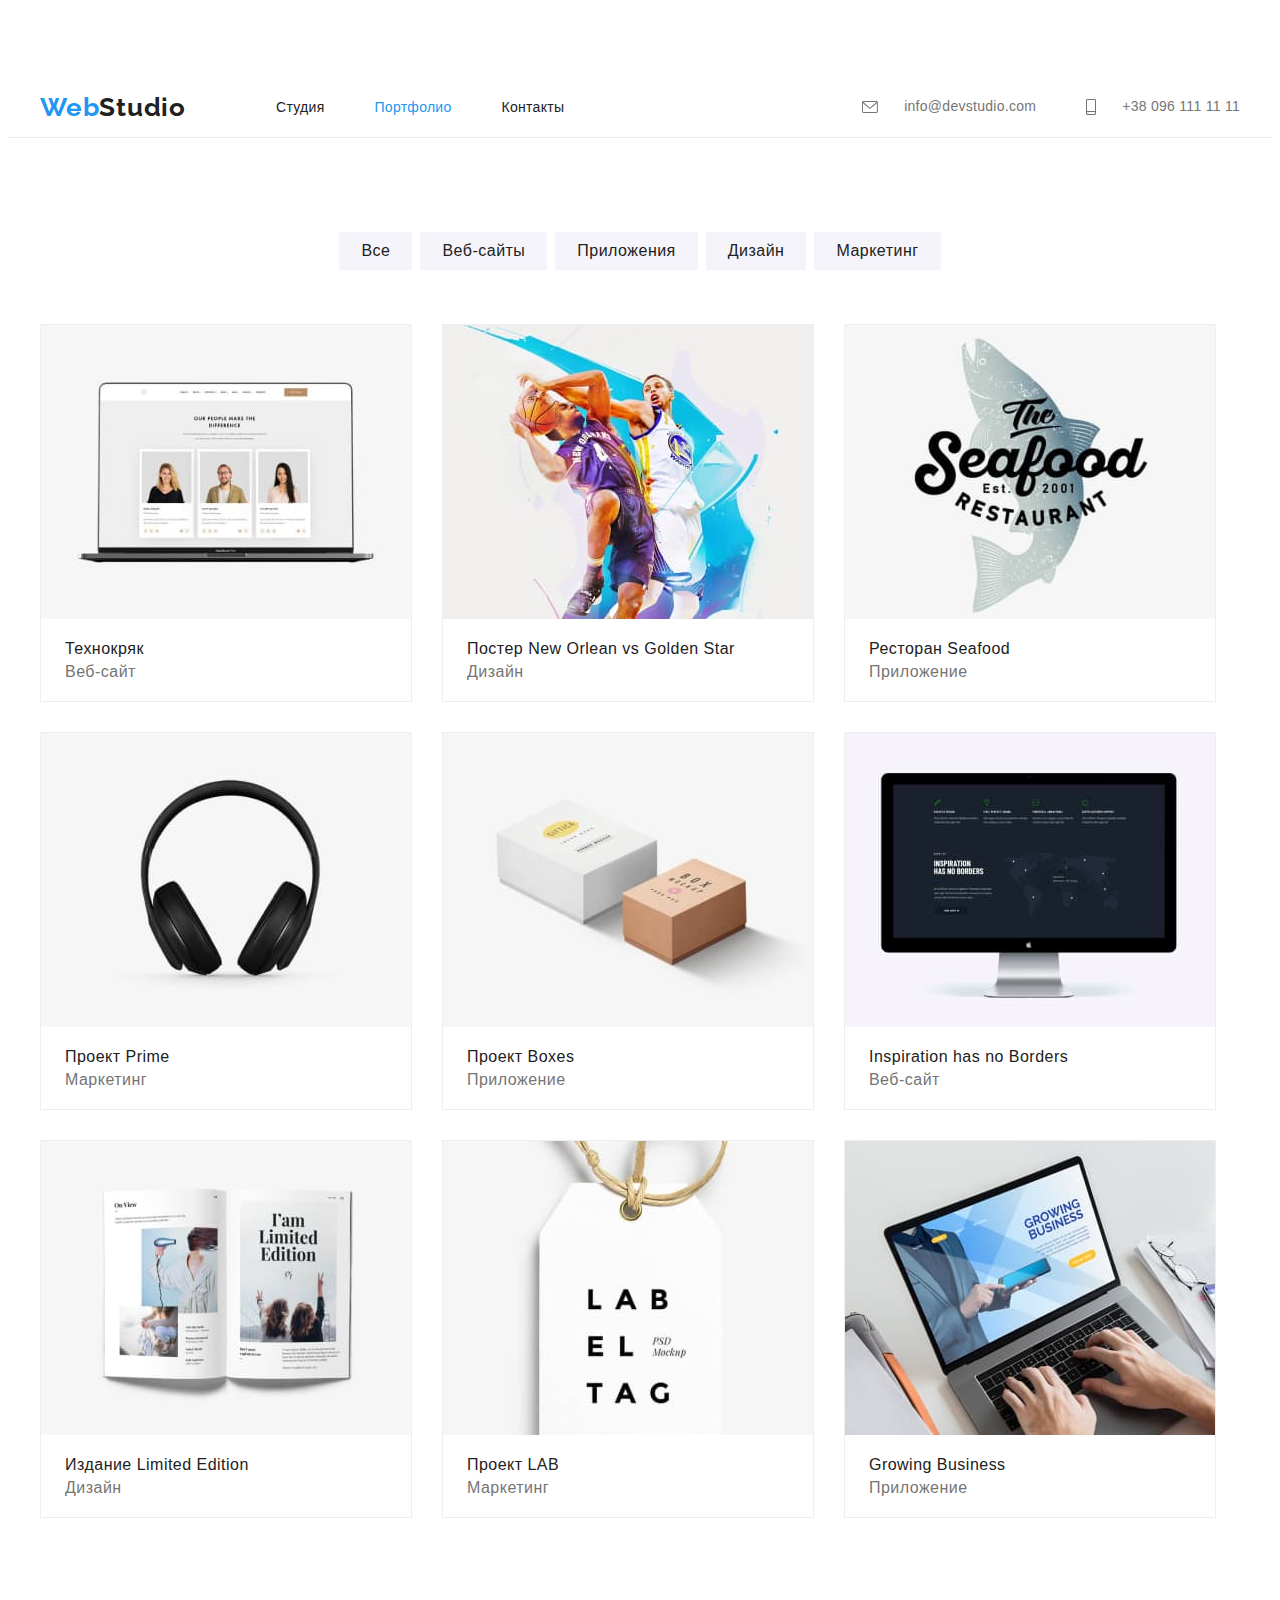
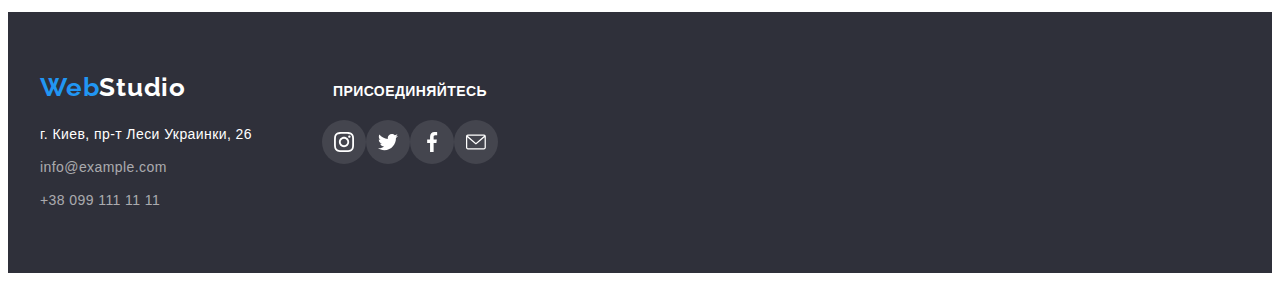
==== commit 88bb11fb: "dz4" ====
--- a/portfolio.html
+++ b/portfolio.html
@@ -157,56 +157,58 @@
             </div>
         </section>
     </main>
-    <footer class="footer conteiner">
-        <div class="footer-box-1">
-            <a class="logo-footer link" href="" lang="en">Web<span class="logo-dark-theme">Studio</span></a>
-            <address>
-                <ul class="list">
-                    <li class="address-element">
-                        <a class="ftr-adr-link addressnorm link" href="https://goo.gl/maps/sBFthERPN4R3y8QY7 "
-                            target="_blank" rel="noopener noreferrer">г. Киев, пр-т Леси Украинки, 26</a>
-                    </li>
-                    <li class="address-element">
-                        <a class="ftr-mail-link link" href="mailto:info@example.com">info@example.com</a>
-                    </li>
-                    <li class="address-element">
-                        <a class="ftr-tel-link link" href="tel:+380991111111">+38 099 111 11 11</a>
-                    </li>
-                </ul>
-            </address>
-        </div>
-        <div class="footer-box-2">
-            <p class="footer-text">присоединяйтесь</p>
-            <ul class="footer-list list">
-                <li class="footer-list-item">
-                    <a href="" class="footer-list-link link">
-                        <svg class="footer-list-icon">
-                            <use href="./imgdz/sprite.svg#icon-instagram-2" width="20px" height="20px"></use>
-                        </svg>
-                    </a>
-                </li>
-                <li class="footer-list-item">
-                    <a href="" class="footer-list-link link">
-                        <svg class="footer-list-icon">
-                            <use href="./imgdz/sprite.svg#icon-twitter-1" width="20px" height="20px"></use>
-                        </svg>
-                    </a>
-                </li>
-                <li class="footer-list-item">
-                    <a href="" class="footer-list-link link">
-                        <svg class="footer-list-icon">
-                            <use href="./imgdz/sprite.svg#icon-facebook-1" width="20px" height="20px"></use>
-                        </svg>
-                    </a>
-                </li>
-                <li class="footer-list-item">
-                    <a href="" class="footer-list-link link">
-                        <svg class="footer-list-icon">
-                            <use href="./imgdz/sprite.svg#icon-envelope-hover" width="20px" height="20px"></use>
-                        </svg>
-                    </a>
-                </li>
-            </ul>
+    <footer class="footer">
+        <div class="conteiner">
+            <div class="footer-box-1">
+                <a class="logo-footer link" href="" lang="en">Web<span class="logo-dark-theme">Studio</span></a>
+                <address>
+                    <ul class="list">
+                        <li class="address-element">
+                            <a class="ftr-adr-link addressnorm link" href="https://goo.gl/maps/sBFthERPN4R3y8QY7 "
+                                target="_blank" rel="noopener noreferrer">г. Киев, пр-т Леси Украинки, 26</a>
+                        </li>
+                        <li class="address-element">
+                            <a class="ftr-mail-link link" href="mailto:info@example.com">info@example.com</a>
+                        </li>
+                        <li class="address-element">
+                            <a class="ftr-tel-link link" href="tel:+380991111111">+38 099 111 11 11</a>
+                        </li>
+                    </ul>
+                </address>
+            </div>
+            <div class="footer-box-2">
+                <p class="footer-text">присоединяйтесь</p>
+                <ul class="footer-list list">
+                    <li class="footer-list-item">
+                        <a href="" class="footer-list-link link">
+                            <svg class="footer-list-icon">
+                                <use href="./imgdz/sprite.svg#icon-instagram-2" width="20px" height="20px"></use>
+                            </svg>
+                        </a>
+                    </li>
+                    <li class="footer-list-item">
+                        <a href="" class="footer-list-link link">
+                            <svg class="footer-list-icon">
+                                <use href="./imgdz/sprite.svg#icon-twitter-1" width="20px" height="20px"></use>
+                            </svg>
+                        </a>
+                    </li>
+                    <li class="footer-list-item">
+                        <a href="" class="footer-list-link link">
+                            <svg class="footer-list-icon">
+                                <use href="./imgdz/sprite.svg#icon-facebook-1" width="20px" height="20px"></use>
+                            </svg>
+                        </a>
+                    </li>
+                    <li class="footer-list-item">
+                        <a href="" class="footer-list-link link">
+                            <svg class="footer-list-icon">
+                                <use href="./imgdz/sprite.svg#icon-envelope-hover" width="20px" height="20px"></use>
+                            </svg>
+                        </a>
+                    </li>
+                </ul>
+            </div>
         </div>
     </footer>
 </body>
--- a/css/styles.css
+++ b/css/styles.css
@@ -6,7 +6,7 @@
 .body {
   font-family: var(--main-font);
   background-color: white;
-  margin: 0;
+  margin: 0 auto;
   padding: 0;
 }
 .link {
@@ -56,7 +56,7 @@
   padding-left: 15px;
   padding-right: 15px;
 }
-.button {
+button {
   font-family: inherit;
 
 }
@@ -67,6 +67,7 @@
   padding-top: 24px;
   padding-bottom: 25px;
   background: #ffffff;
+  height: 80px;
 }
 .header .conteiner {
   display: flex;
@@ -219,8 +220,7 @@
   color: #ffffff;
   cursor: pointer;
   margin-left: auto;
-  margin-right: auto;
-  background: #F5F4FA;
+  margin-right: auto;  
   border-radius: 4px; 
 }
 .model-btn:hover,
@@ -325,6 +325,7 @@
   background-color: #f5f4fa;
   padding-top: 94px;
   padding-bottom: 100px;
+  width: 100%;
 }
 .team-list {
   display: flex;
@@ -394,7 +395,7 @@
 .permanent {
 padding-top: 94px;
 padding-bottom: 94px;
-background: #E5E5E5;
+background:#ffffff;
 }
 .permanent-list-item >{
 margin-right: 30px;
@@ -431,9 +432,14 @@
 .footer {
   background: #2f303a;
   padding-top: 60px;
-  padding-bottom: 60px;
-  display: flex;
+  padding-bottom: 60px;  
+  margin: 0;
+ 
+}
+.footer .conteiner {
+  display: flex;  
   align-items: baseline;
+  justify-content:flex-start;
  
 }
 .footer-box-1 {
@@ -543,6 +549,8 @@
   padding: 6px 22px;
   background-color: #f5f4fa;
   border-radius: none;
+  border: none;
+  cursor: pointer;
     
 }
 .model-btn-p:hover,
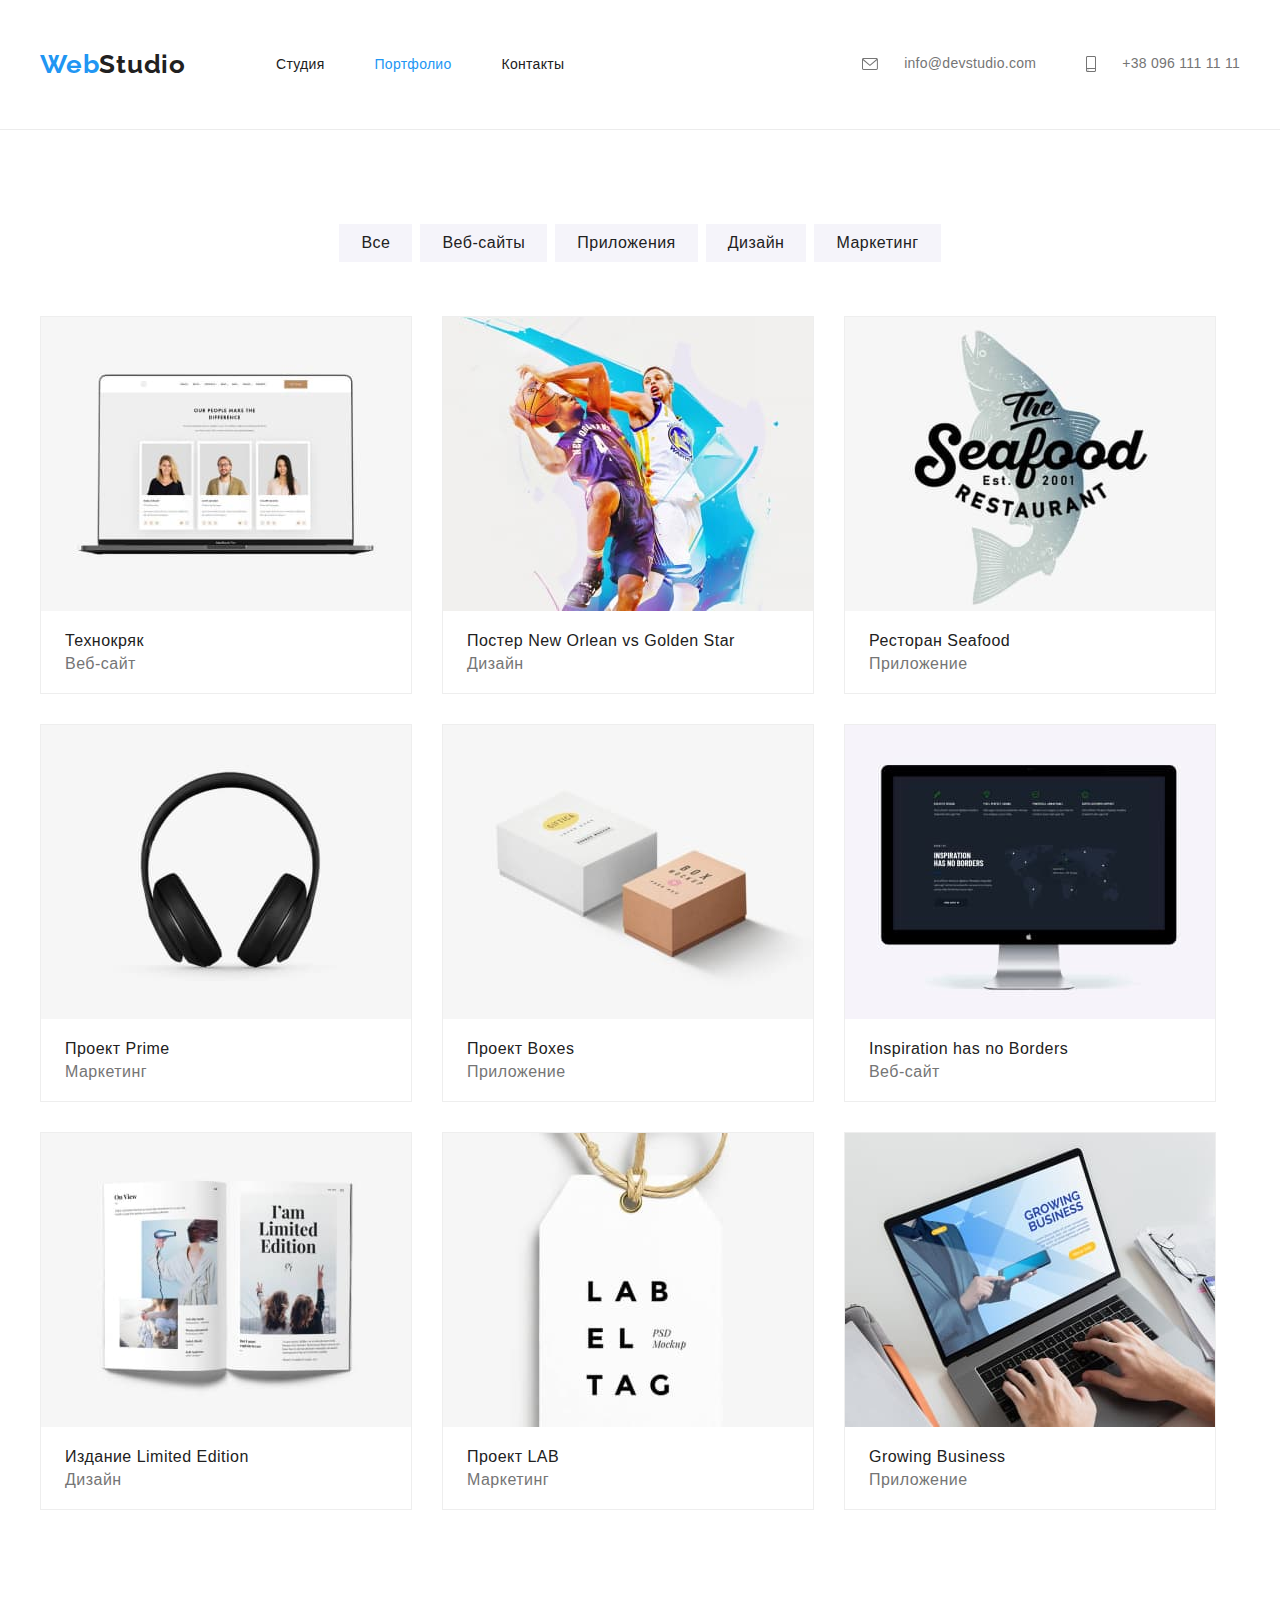
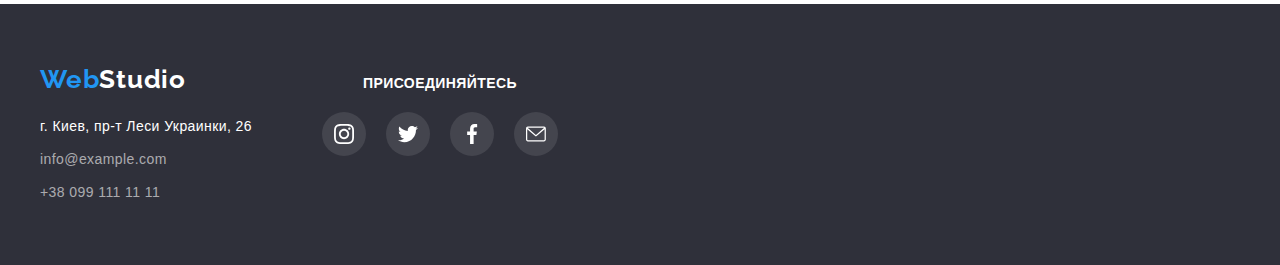
==== commit 5a497de2: "dz4" ====
--- a/portfolio.html
+++ b/portfolio.html
@@ -14,7 +14,7 @@
     <link rel="stylesheet" href="./css/styles.css" />
 </head>
 
-<body>
+<body class="body">
     <header class="header">
         <div class="conteiner">
             <nav class="navigetion">
--- a/css/styles.css
+++ b/css/styles.css
@@ -72,6 +72,8 @@
 .header .conteiner {
   display: flex;
   align-items: center;
+  justify-content:center;
+  height: 80px;
 }
 .navigetion {
   display: flex;
@@ -399,6 +401,7 @@
 }
 .permanent-list-item >{
 margin-right: 30px;
+
 }
 .permanent-list-item:not(:last-child) {
   margin-right: 30px;
@@ -406,9 +409,7 @@
 .permanent-list {
   display: flex;
   align-items: center;
-  justify-content: space-between;
- 
-   
+  justify-content: space-between;   
 }
 .permanent-list-link {
   display: flex;
@@ -417,7 +418,7 @@
   width: 170px;
   height: 90px;
   border: 1px solid #757575;
-  background: #E5E5E5;
+  background: #ffffff;
   fill: #757575;
 }
 .permanent-list-link:hover .permanent-list-icon,
@@ -502,6 +503,12 @@
   align-items: center;
   justify-content: space-between;  
 }
+.footer-list-item > {
+  margin-right: 20px;
+}
+.footer-list-item:not(:last-child) {
+  margin-right: 20px;
+}
 .footer-list-link {
   display: flex;  
   justify-content: center;
@@ -595,7 +602,6 @@
   margin-bottom: 0;
 }
 .projekt-list-item:hover {
-background: #2196F3;
 box-shadow: 0px 3px 1px rgba(0, 0, 0, 0.1), 0px 1px 2px rgba(0, 0, 0, 0.08), 0px 2px 2px rgba(0, 0, 0, 0.12);
 border-radius: 4px;
 }
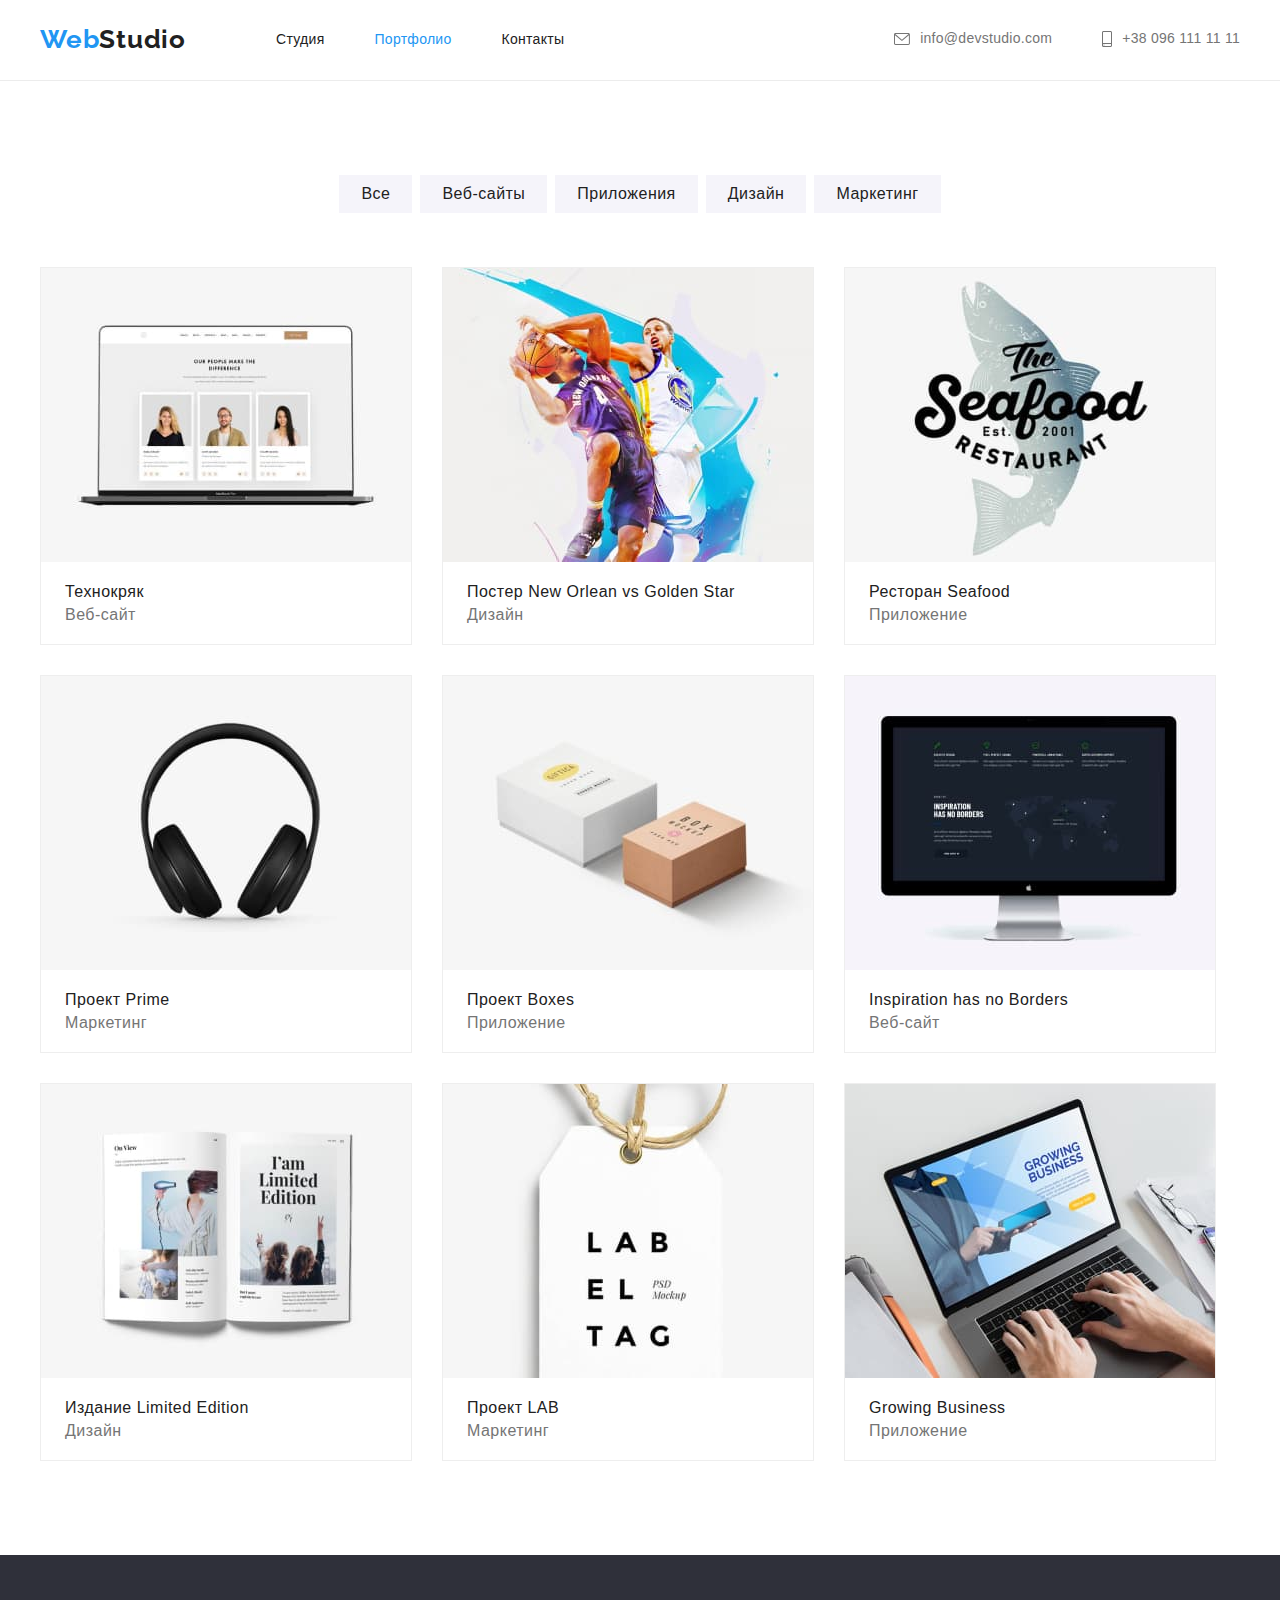
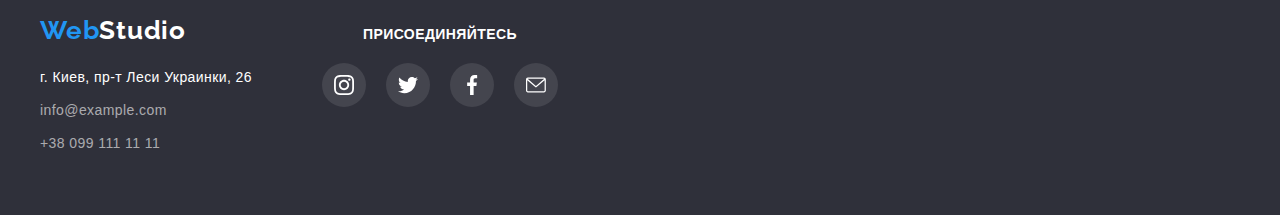
==== commit 915e97d4: "dz4" ====
--- a/portfolio.html
+++ b/portfolio.html
@@ -33,16 +33,16 @@
             </nav>
             <ul class="contacts list">
                 <li class="contacts-item">
-                    <svg class="contacts-icon" width="16px" heght="12px">
-                        <use href="./imgdz/sprite.svg#icon-envelope-hover"></use>
-                    </svg>
-                    <a class="nav-adr-link link addressnorm" href="mailto:info@devstudio.com">info@devstudio.com</a>
+                    <a class="nav-contacts-link link addressnorm" href="mailto:info@devstudio.com"><svg
+                            class="contacts-icon" width="16px" height="12px">
+                            <use href="./imgdz/sprite.svg#icon-envelope-hover"></use>
+                        </svg>info@devstudio.com</a>
                 </li>
                 <li class="contacts-item">
-                    <svg class="contacts-icon" width="10px" heght="16px">
-                        <use href="./imgdz/sprite.svg#icon-smartphone-1"></use>
-                    </svg>
-                    <a class="nav-adr-link link" href="tel:+380961111111">+38 096 111 11 11</a>
+                    <a class="nav-contacts-link link" href="tel:+380961111111"><svg class="contacts-icon" width="10px"
+                            height="16px">
+                            <use href="./imgdz/sprite.svg#icon-smartphone-1"></use>
+                        </svg>+38 096 111 11 11</a>
                 </li>
             </ul>
         </div>
@@ -74,84 +74,88 @@
                 <h2 class="visually-hidden">ссылки на проэкты</h2>
 
                 <ul class="projekt-list list">
-                    <li class="projekt-list-item">
-                        <img src="./imgdz/portfolio/img(1).jpg" alt="ноутбук">
+
+                    <li class="projekt-list-item">
+                        <a>
+                            <img src="./imgdz/portfolio/img(1).jpg" alt="ноутбук"></a>
                         <div class="projekt-section-conteiner">
                             <h3 class="team-name-projekt">Технокряк</h3>
                             <p class="team-prof-projekt">Веб-сайт</p>
                         </div>
-                    </li>
-                    <li class="projekt-list-item">
-                        <a>
-                            <img src="./imgdz/portfolio/img(2).jpg" alt="постер">
-                            <div class="projekt-section-conteiner">
-                                <h3 class="team-name-projekt">Постер New Orlean vs Golden Star</h3>
-                                <p class="team-prof-projekt">Дизайн</p>
-                            </div>
-                        </a>
-                    </li>
-                    <li class="projekt-list-item">
-                        <a>
-                            <img src="./imgdz/portfolio/img(3).jpg" alt="логотип ресторана">
-                            <div class="projekt-section-conteiner">
-                                <h3 class="team-name-projekt">Ресторан Seafood</h3>
-                                <p class="team-prof-projekt">Приложение</p>
-                            </div>
-                        </a>
-                    </li>
-                    <li class="projekt-list-item">
-                        <a>
-                            <img src="./imgdz/portfolio/img(4).jpg" alt="наушники">
-                            <div class="projekt-section-conteiner">
-                                <h3 class="team-name-projekt">Проект Prime</h3>
-                                <p class="team-prof-projekt">Маркетинг</p>
-                            </div>
-                        </a>
-                    </li>
-                    <li class="projekt-list-item">
-                        <a>
-                            <img src="./imgdz/portfolio/img(5).jpg" alt="коробки">
-                            <div class="projekt-section-conteiner">
-                                <h3 class="team-name-projekt">Проект Boxes</h3>
-                                <p class="team-prof-projekt">Приложение</p>
-                            </div>
-                        </a>
-                    </li>
-                    <li class="projekt-list-item">
-                        <a>
-                            <img src="./imgdz/portfolio/img(6).jpg" alt="дисктоп">
-                            <div class="projekt-section-conteiner">
-                                <h3 class="team-name-projekt">Inspiration has no Borders</h3>
-                                <p class="team-prof-projekt">Веб-сайт</p>
-                            </div>
-                        </a>
-                    </li>
-                    <li class="projekt-list-item">
-                        <a>
-                            <img src="./imgdz/portfolio/img(7).jpg" alt="журнал">
-                            <div class="projekt-section-conteiner">
-                                <h3 class="team-name-projekt">Издание Limited Edition</h3>
-                                <p class="team-prof-projekt">Дизайн</p>
-                            </div>
-                        </a>
-                    </li>
-                    <li class="projekt-list-item">
-                        <a>
-                            <img src="./imgdz/portfolio/img(8).jpg" alt="лейба">
-                            <div class="projekt-section-conteiner">
-                                <h3 class="team-name-projekt">Проект LAB</h3>
-                                <p class="team-prof-projekt">Маркетинг</p>
-                            </div>
-                        </a>
-                    </li>
-                    <li class="projekt-list-item">
-                        <a>
-                            <img src="./imgdz/portfolio/img(9).jpg" alt="руки на ноутбуке">
-                            <div class="projekt-section-conteiner">
-                                <h3 class="team-name-projekt">Growing Business</h3>
-                                <p class="team-prof-projekt">Приложение</p>
-                            </div>
-                        </a>
+
+
+                    </li>
+                    <li class="projekt-list-item">
+                        <a>
+                            <img src="./imgdz/portfolio/img(2).jpg" alt="постер"></a>
+                        <div class="projekt-section-conteiner">
+                            <h3 class="team-name-projekt">Постер New Orlean vs Golden Star</h3>
+                            <p class="team-prof-projekt">Дизайн</p>
+                        </div>
+
+                    </li>
+                    <li class="projekt-list-item">
+                        <a>
+                            <img src="./imgdz/portfolio/img(3).jpg" alt="логотип ресторана"></a>
+                        <div class="projekt-section-conteiner">
+                            <h3 class="team-name-projekt">Ресторан Seafood</h3>
+                            <p class="team-prof-projekt">Приложение</p>
+                        </div>
+
+                    </li>
+                    <li class="projekt-list-item">
+                        <a>
+                            <img src="./imgdz/portfolio/img(4).jpg" alt="наушники"></a>
+                        <div class="projekt-section-conteiner">
+                            <h3 class="team-name-projekt">Проект Prime</h3>
+                            <p class="team-prof-projekt">Маркетинг</p>
+                        </div>
+
+                    </li>
+                    <li class="projekt-list-item">
+                        <a>
+                            <img src="./imgdz/portfolio/img(5).jpg" alt="коробки"></a>
+                        <div class="projekt-section-conteiner">
+                            <h3 class="team-name-projekt">Проект Boxes</h3>
+                            <p class="team-prof-projekt">Приложение</p>
+                        </div>
+
+                    </li>
+                    <li class="projekt-list-item">
+                        <a>
+                            <img src="./imgdz/portfolio/img(6).jpg" alt="дисктоп"></a>
+                        <div class="projekt-section-conteiner">
+                            <h3 class="team-name-projekt">Inspiration has no Borders</h3>
+                            <p class="team-prof-projekt">Веб-сайт</p>
+                        </div>
+
+                    </li>
+                    <li class="projekt-list-item">
+                        <a>
+                            <img src="./imgdz/portfolio/img(7).jpg" alt="журнал"></a>
+                        <div class="projekt-section-conteiner">
+                            <h3 class="team-name-projekt">Издание Limited Edition</h3>
+                            <p class="team-prof-projekt">Дизайн</p>
+                        </div>
+
+                    </li>
+                    <li class="projekt-list-item">
+                        <a>
+                            <img src="./imgdz/portfolio/img(8).jpg" alt="лейба"></a>
+                        <div class="projekt-section-conteiner">
+                            <h3 class="team-name-projekt">Проект LAB</h3>
+                            <p class="team-prof-projekt">Маркетинг</p>
+                        </div>
+
+                    </li>
+                    <li class="projekt-list-item">
+                        <a>
+                            <img src="./imgdz/portfolio/img(9).jpg" alt="руки на ноутбуке"></a>
+                        <div class="projekt-section-conteiner">
+                            <h3 class="team-name-projekt">Growing Business</h3>
+                            <p class="team-prof-projekt">Приложение</p>
+                        </div>
+
                     </li>
                 </ul>
             </div>
--- a/css/styles.css
+++ b/css/styles.css
@@ -66,14 +66,12 @@
   border-bottom: 1px solid #ececec;
   padding-top: 24px;
   padding-bottom: 25px;
-  background: #ffffff;
-  height: 80px;
+  background: #ffffff;  
 }
 .header .conteiner {
   display: flex;
   align-items: center;
-  justify-content:center;
-  height: 80px;
+  justify-content:center;  
 }
 .navigetion {
   display: flex;
@@ -99,7 +97,7 @@
   margin-left: auto;
   justify-content: space-between;
   }
-  .nav-adr-link {
+  .nav-contacts-link {
     display: flex;
     justify-content: center;
     align-items: center;
@@ -113,7 +111,7 @@
   .contacts-item:focus {
     fill: var(--accent-color);
   }
-  .nav-adr-link::before {
+  /*.nav-adr-link::before {
     display: inline-block;    
     content: "";
     width: 16px;
@@ -121,20 +119,20 @@
     background-color: white;
     color: #757575;
     margin-right: 10px; 
-  }
-.nav-tel-link {
+  }*/
+/*.nav-tel-link {
    display: flex;
     justify-content: center;
     align-items: center;
-}
-.nav-tel-link::before {
+}*/
+/*.nav-tel-link::before {
   display: inline-block;
   content: "";
   width: 16px;
   height: 16px;
   background-color: white;
   margin-right: 10px;
-}
+}*/
 .contacts-item:not(:last-child) {
   margin-right: 50px;
 }
@@ -151,7 +149,7 @@
   color: var(--accent-color);
 }
 
-.nav-adr-link {
+.nav-contacts-link {
   font-family: var(--main-font);
   font-weight: 500;
   font-size: 14px;
@@ -159,22 +157,25 @@
   letter-spacing: 0.02em;
   color: #757575;
 }
-.nav-tel-link {
+/*.nav-tel-link {
   font-family: var(--main-font);
   font-weight: 500;
   font-size: 14px;
   line-height: 1.14;
   letter-spacing: 0.02em;
   color: #757575;
-}
-.nav-adr-link:hover,
-.nav-adr-link:focus {
-  color: var(--accent-color);
-}
-.nav-tel-link:hover,
+}*/
+.nav-contacts-link:hover,
+.nav-contacts-link:focus {
+  color: var(--accent-color);
+}
+.contacts-icon {
+  padding-right:  10px;
+}
+/*.nav-tel-link:hover,
 .nav-tel-link:focus {
   color: var(--accent-color);
-}
+}*/
 .logo {
   font-family: var(--secondery-font);
   font-style: normal;
